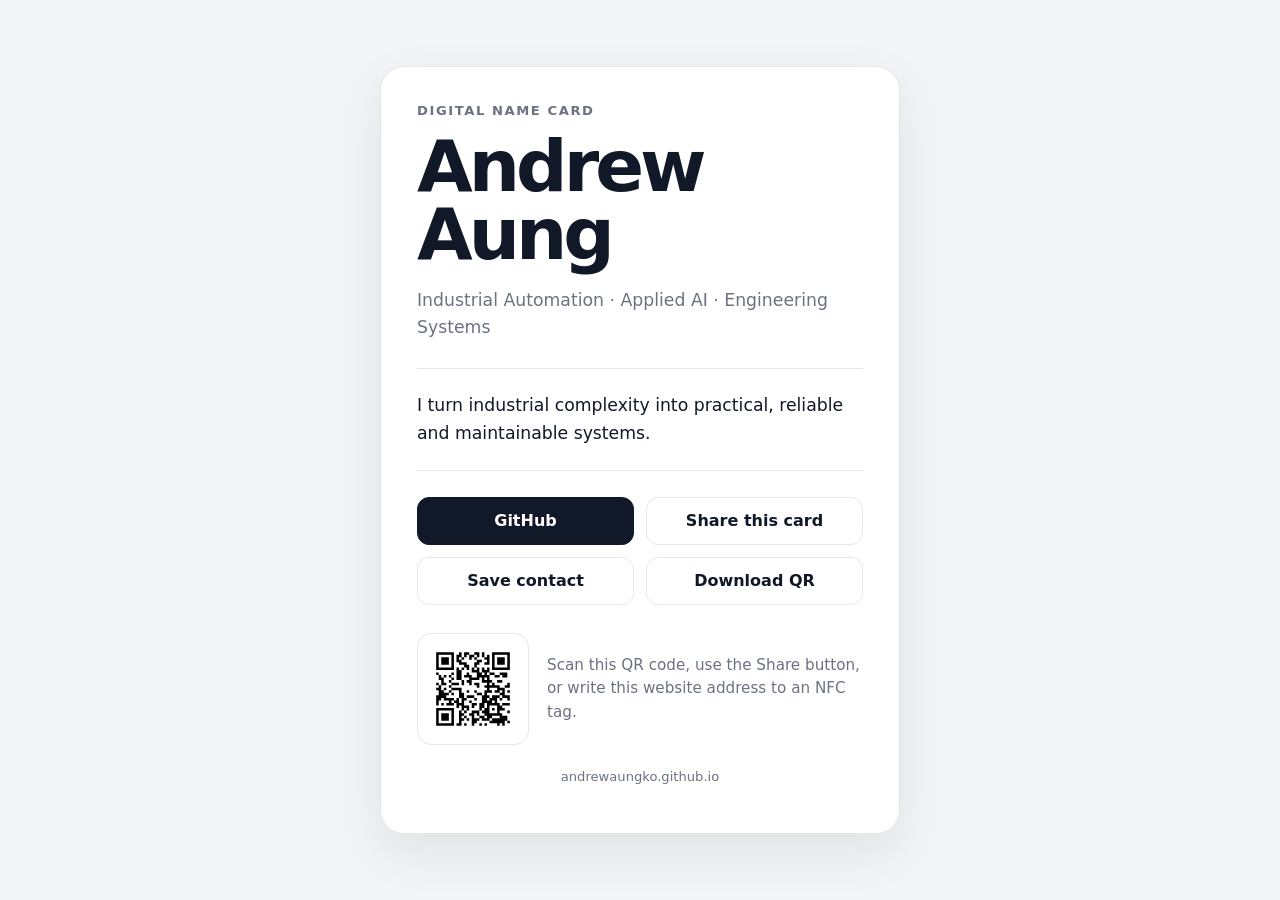
==== index.html @ 902a5cda "feat: turn homepage into digital name card" ====
<!doctype html>
<html lang="en">
<head>
  <meta charset="utf-8">
  <meta name="viewport" content="width=device-width, initial-scale=1">
  <meta name="theme-color" content="#111827">
  <meta name="description" content="Andrew Aung — Industrial Automation, Applied AI and Engineering Systems.">
  <title>Andrew Aung</title>
  <style>
    :root {
      color-scheme: light dark;
      --bg: #f3f4f6;
      --card: #ffffff;
      --text: #111827;
      --muted: #6b7280;
      --line: #e5e7eb;
      --button: #111827;
      --button-text: #ffffff;
    }

    * { box-sizing: border-box; }

    body {
      margin: 0;
      min-height: 100vh;
      display: grid;
      place-items: center;
      padding: 24px;
      font-family: system-ui, -apple-system, BlinkMacSystemFont, "Segoe UI", sans-serif;
      background: var(--bg);
      color: var(--text);
    }

    .card {
      width: min(520px, 100%);
      padding: 36px;
      border: 1px solid var(--line);
      border-radius: 24px;
      background: var(--card);
      box-shadow: 0 18px 50px rgba(17, 24, 39, 0.08);
    }

    .eyebrow {
      margin: 0 0 14px;
      color: var(--muted);
      font-size: 0.82rem;
      font-weight: 700;
      letter-spacing: 0.12em;
      text-transform: uppercase;
    }

    h1 {
      margin: 0;
      font-size: clamp(2.6rem, 10vw, 4.5rem);
      line-height: 0.95;
      letter-spacing: -0.055em;
    }

    .role {
      margin: 18px 0 0;
      font-size: 1.08rem;
      line-height: 1.6;
      color: var(--muted);
    }

    .statement {
      margin: 26px 0;
      padding: 22px 0;
      border-top: 1px solid var(--line);
      border-bottom: 1px solid var(--line);
      font-size: 1.08rem;
      line-height: 1.65;
    }

    .actions {
      display: grid;
      grid-template-columns: repeat(2, minmax(0, 1fr));
      gap: 12px;
    }

    .button {
      appearance: none;
      display: inline-flex;
      min-height: 48px;
      align-items: center;
      justify-content: center;
      padding: 12px 16px;
      border: 1px solid var(--button);
      border-radius: 12px;
      background: var(--button);
      color: var(--button-text);
      font: inherit;
      font-weight: 700;
      text-decoration: none;
      cursor: pointer;
    }

    .button.secondary {
      background: transparent;
      color: var(--text);
      border-color: var(--line);
    }

    .qr {
      display: grid;
      grid-template-columns: 112px 1fr;
      gap: 18px;
      align-items: center;
      margin-top: 28px;
    }

    .qr img {
      width: 112px;
      height: 112px;
      padding: 8px;
      border: 1px solid var(--line);
      border-radius: 14px;
      background: #ffffff;
    }

    .qr p {
      margin: 0;
      color: var(--muted);
      line-height: 1.55;
      font-size: 0.95rem;
    }

    .footer {
      margin-top: 24px;
      color: var(--muted);
      font-size: 0.82rem;
      text-align: center;
    }

    @media (max-width: 480px) {
      .card { padding: 28px 22px; }
      .actions { grid-template-columns: 1fr; }
      .qr { grid-template-columns: 92px 1fr; }
      .qr img { width: 92px; height: 92px; }
    }

    @media (prefers-color-scheme: dark) {
      :root {
        --bg: #0b0f17;
        --card: #111827;
        --text: #f9fafb;
        --muted: #9ca3af;
        --line: #374151;
        --button: #f9fafb;
        --button-text: #111827;
      }
    }
  </style>
</head>
<body>
  <main class="card">
    <p class="eyebrow">Digital name card</p>
    <h1>Andrew Aung</h1>
    <p class="role">Industrial Automation · Applied AI · Engineering Systems</p>

    <p class="statement">I turn industrial complexity into practical, reliable and maintainable systems.</p>

    <div class="actions">
      <a class="button" href="https://github.com/AndrewAungKo" target="_blank" rel="noopener">GitHub</a>
      <button class="button secondary" type="button" id="shareButton">Share this card</button>
      <button class="button secondary" type="button" id="contactButton">Save contact</button>
      <a class="button secondary" href="qr.svg" download="Andrew-Aung-QR.svg">Download QR</a>
    </div>

    <section class="qr" aria-label="QR code">
      <img src="qr.svg" alt="QR code for andrewaungko.github.io">
      <p>Scan this QR code, use the Share button, or write this website address to an NFC tag.</p>
    </section>

    <p class="footer">andrewaungko.github.io</p>
  </main>

  <script>
    const siteUrl = 'https://andrewaungko.github.io';

    document.getElementById('shareButton').addEventListener('click', async () => {
      const data = {
        title: 'Andrew Aung',
        text: 'Andrew Aung — Industrial Automation, Applied AI and Engineering Systems',
        url: siteUrl
      };

      try {
        if (navigator.share) {
          await navigator.share(data);
        } else {
          await navigator.clipboard.writeText(siteUrl);
          alert('Website address copied.');
        }
      } catch (error) {
        if (error.name !== 'AbortError') {
          window.location.href = siteUrl;
        }
      }
    });

    document.getElementById('contactButton').addEventListener('click', () => {
      const vcard = [
        'BEGIN:VCARD',
        'VERSION:3.0',
        'FN:Andrew Aung',
        'N:Aung;Andrew;;;',
        'TITLE:Industrial Automation · Applied AI · Engineering Systems',
        'URL:' + siteUrl,
        'URL;TYPE=GitHub:https://github.com/AndrewAungKo',
        'NOTE:Industrial Automation, Applied AI and Engineering Systems',
        'END:VCARD'
      ].join('\r\n');

      const blob = new Blob([vcard], { type: 'text/vcard;charset=utf-8' });
      const link = document.createElement('a');
      link.href = URL.createObjectURL(blob);
      link.download = 'Andrew-Aung.vcf';
      document.body.appendChild(link);
      link.click();
      link.remove();
      URL.revokeObjectURL(link.href);
    });
  </script>
</body>
</html>
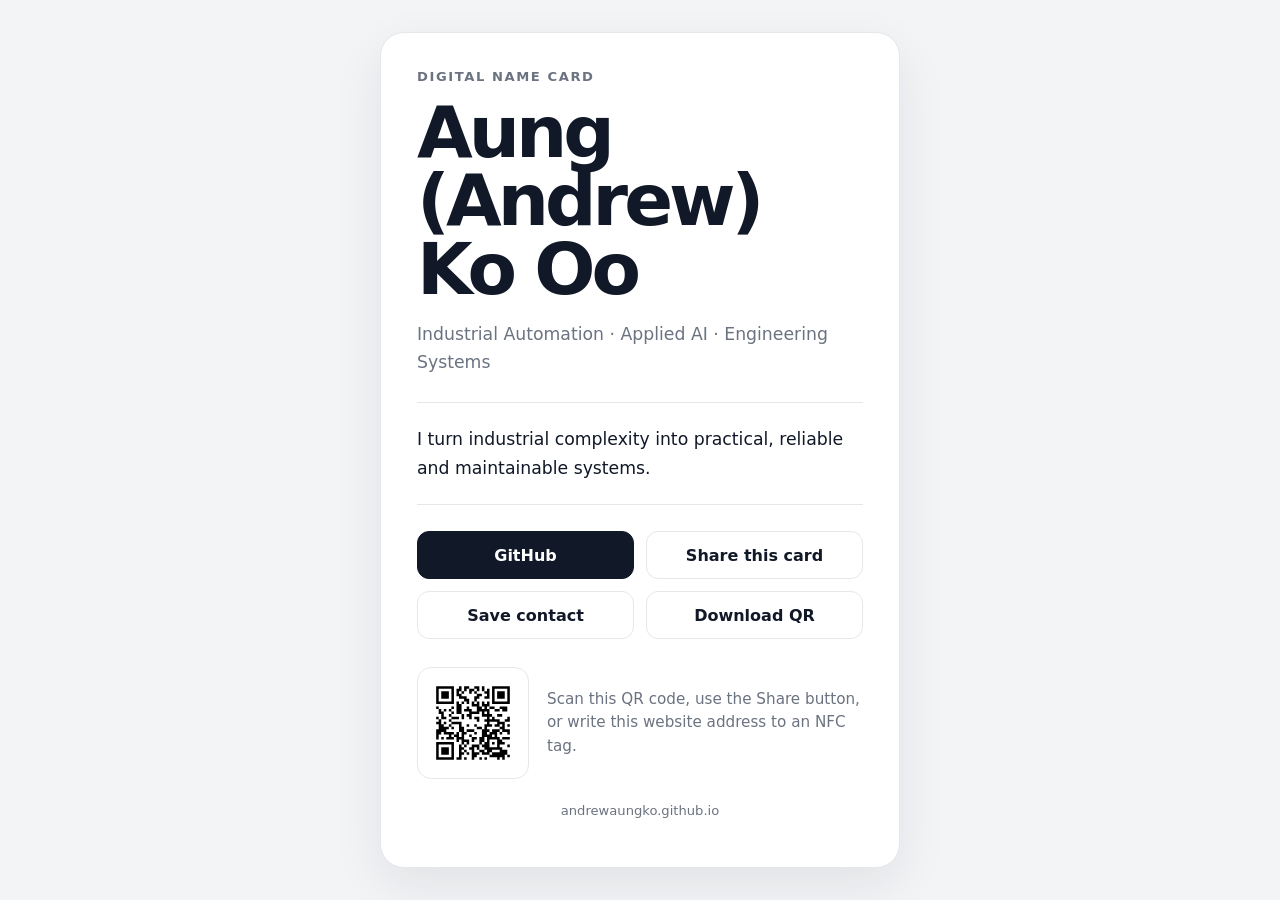
==== commit d6979558: "Update public name to Aung (Andrew) Ko Oo" ====
--- a/index.html
+++ b/index.html
@@ -4,8 +4,8 @@
   <meta charset="utf-8">
   <meta name="viewport" content="width=device-width, initial-scale=1">
   <meta name="theme-color" content="#111827">
-  <meta name="description" content="Andrew Aung — Industrial Automation, Applied AI and Engineering Systems.">
-  <title>Andrew Aung</title>
+  <meta name="description" content="Aung (Andrew) Ko Oo — Industrial Automation, Applied AI and Engineering Systems.">
+  <title>Aung (Andrew) Ko Oo</title>
   <style>
     :root {
       color-scheme: light dark;
@@ -155,7 +155,7 @@
 <body>
   <main class="card">
     <p class="eyebrow">Digital name card</p>
-    <h1>Andrew Aung</h1>
+    <h1>Aung (Andrew) Ko Oo</h1>
     <p class="role">Industrial Automation · Applied AI · Engineering Systems</p>
 
     <p class="statement">I turn industrial complexity into practical, reliable and maintainable systems.</p>
@@ -164,7 +164,7 @@
       <a class="button" href="https://github.com/AndrewAungKo" target="_blank" rel="noopener">GitHub</a>
       <button class="button secondary" type="button" id="shareButton">Share this card</button>
       <button class="button secondary" type="button" id="contactButton">Save contact</button>
-      <a class="button secondary" href="qr.svg" download="Andrew-Aung-QR.svg">Download QR</a>
+      <a class="button secondary" href="qr.svg" download="Aung-Andrew-Ko-Oo-QR.svg">Download QR</a>
     </div>
 
     <section class="qr" aria-label="QR code">
@@ -180,8 +180,8 @@
 
     document.getElementById('shareButton').addEventListener('click', async () => {
       const data = {
-        title: 'Andrew Aung',
-        text: 'Andrew Aung — Industrial Automation, Applied AI and Engineering Systems',
+        title: 'Aung (Andrew) Ko Oo',
+        text: 'Aung (Andrew) Ko Oo — Industrial Automation, Applied AI and Engineering Systems',
         url: siteUrl
       };
 
@@ -203,8 +203,8 @@
       const vcard = [
         'BEGIN:VCARD',
         'VERSION:3.0',
-        'FN:Andrew Aung',
-        'N:Aung;Andrew;;;',
+        'FN:Aung (Andrew) Ko Oo',
+        'N:;Aung (Andrew) Ko Oo;;;',
         'TITLE:Industrial Automation · Applied AI · Engineering Systems',
         'URL:' + siteUrl,
         'URL;TYPE=GitHub:https://github.com/AndrewAungKo',
@@ -215,7 +215,7 @@
       const blob = new Blob([vcard], { type: 'text/vcard;charset=utf-8' });
       const link = document.createElement('a');
       link.href = URL.createObjectURL(blob);
-      link.download = 'Andrew-Aung.vcf';
+      link.download = 'Aung-Andrew-Ko-Oo.vcf';
       document.body.appendChild(link);
       link.click();
       link.remove();
@@ -223,4 +223,4 @@
     });
   </script>
 </body>
-</html>
+</html>
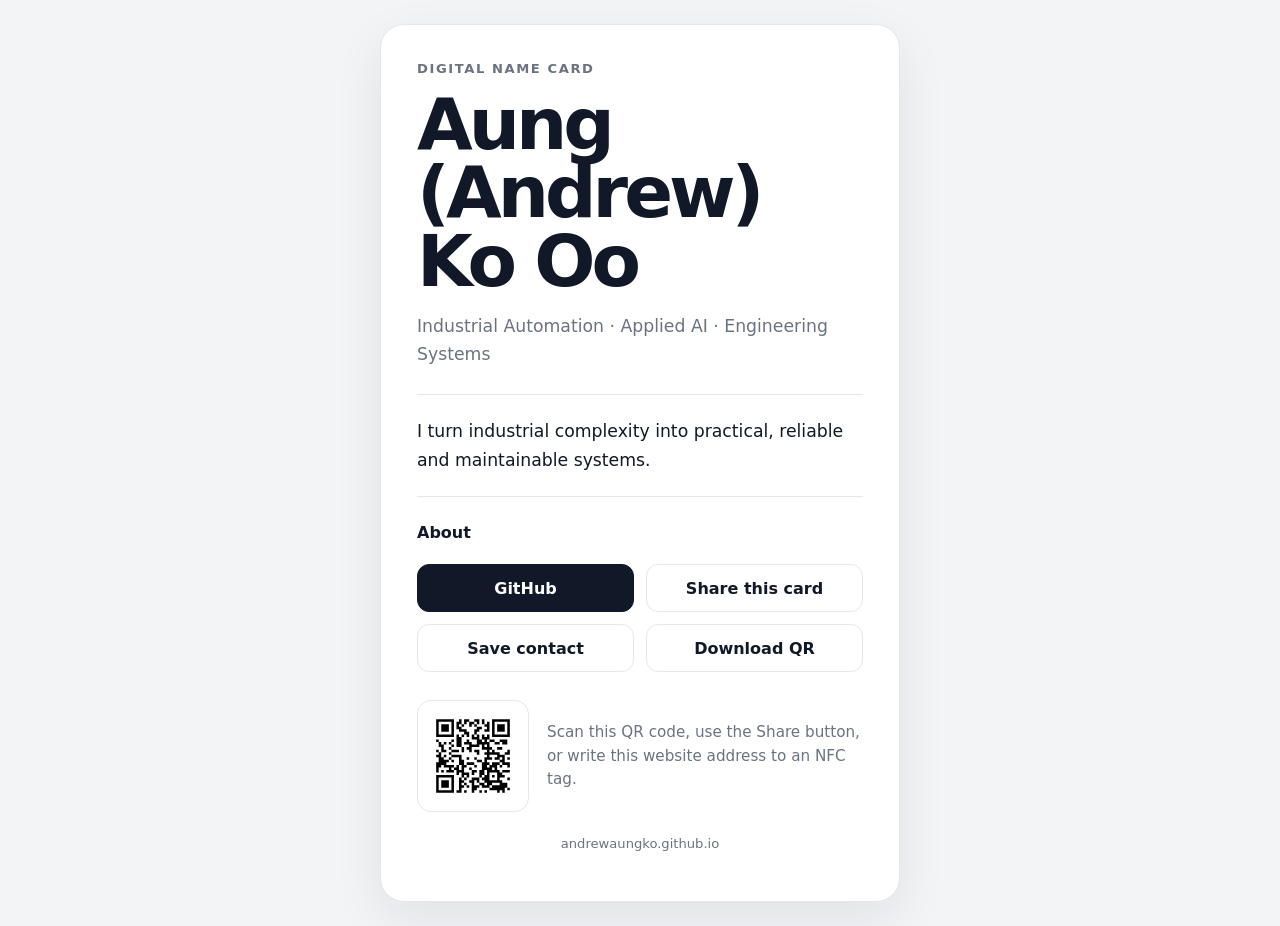
==== commit 5bf64f0e: "feat: link About page from digital name card" ====
--- a/index.html
+++ b/index.html
@@ -72,6 +72,24 @@
       line-height: 1.65;
     }
 
+    .site-nav {
+      display: flex;
+      gap: 18px;
+      margin: 0 0 22px;
+    }
+
+    .site-nav a {
+      color: var(--text);
+      font-weight: 700;
+      text-decoration: none;
+    }
+
+    .site-nav a:hover,
+    .site-nav a:focus-visible {
+      text-decoration: underline;
+      text-underline-offset: 4px;
+    }
+
     .actions {
       display: grid;
       grid-template-columns: repeat(2, minmax(0, 1fr));
@@ -160,6 +178,10 @@
 
     <p class="statement">I turn industrial complexity into practical, reliable and maintainable systems.</p>
 
+    <nav class="site-nav" aria-label="Website navigation">
+      <a href="about.html">About</a>
+    </nav>
+
     <div class="actions">
       <a class="button" href="https://github.com/AndrewAungKo" target="_blank" rel="noopener">GitHub</a>
       <button class="button secondary" type="button" id="shareButton">Share this card</button>
@@ -223,4 +245,4 @@
     });
   </script>
 </body>
-</html>+</html>
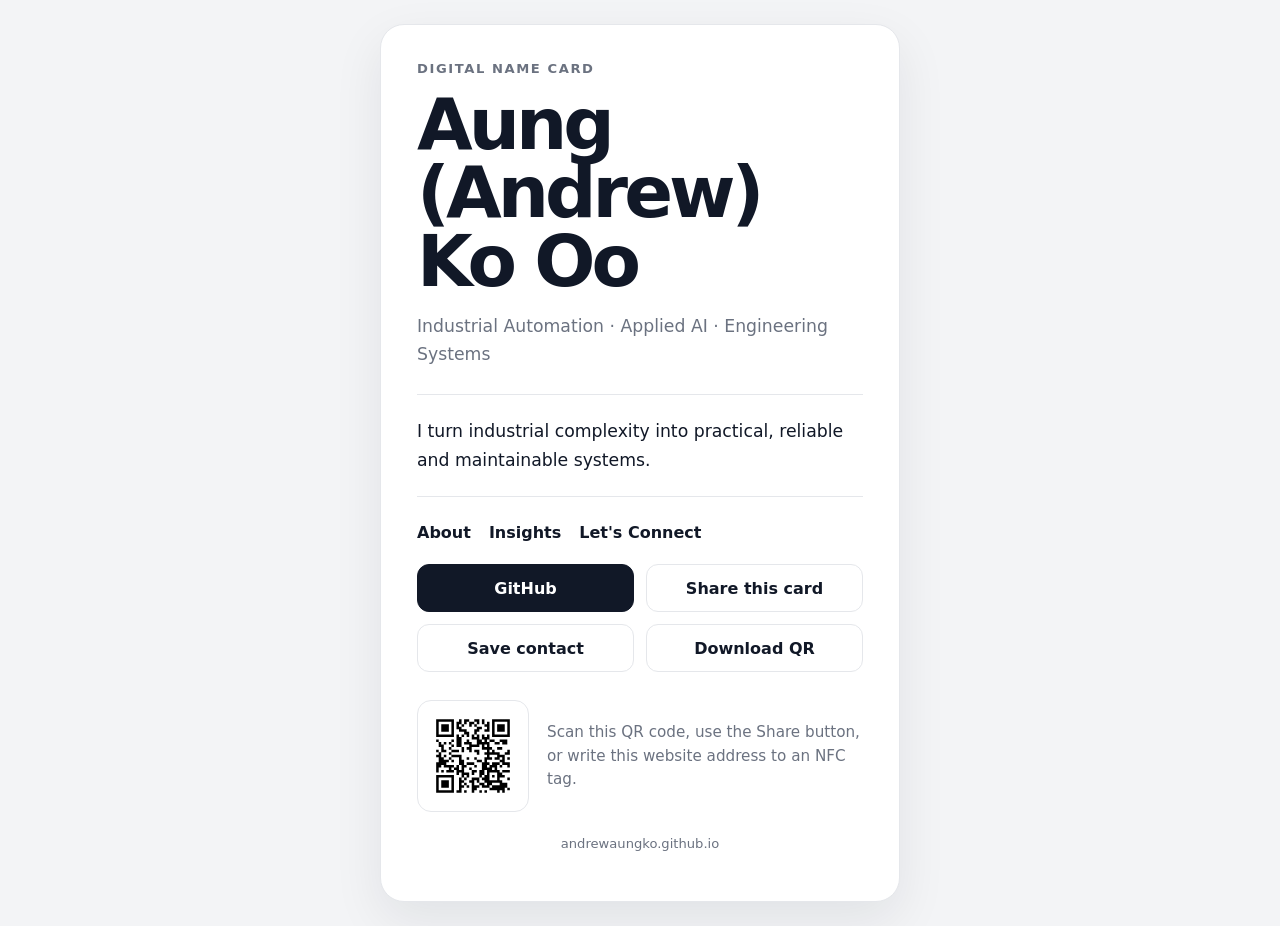
==== commit 8b4f439a: "feat: link insights and connect pages from home" ====
--- a/index.html
+++ b/index.html
@@ -74,6 +74,7 @@
 
     .site-nav {
       display: flex;
+      flex-wrap: wrap;
       gap: 18px;
       margin: 0 0 22px;
     }
@@ -180,6 +181,8 @@
 
     <nav class="site-nav" aria-label="Website navigation">
       <a href="about.html">About</a>
+      <a href="insights.html">Insights</a>
+      <a href="connect.html">Let's Connect</a>
     </nav>
 
     <div class="actions">
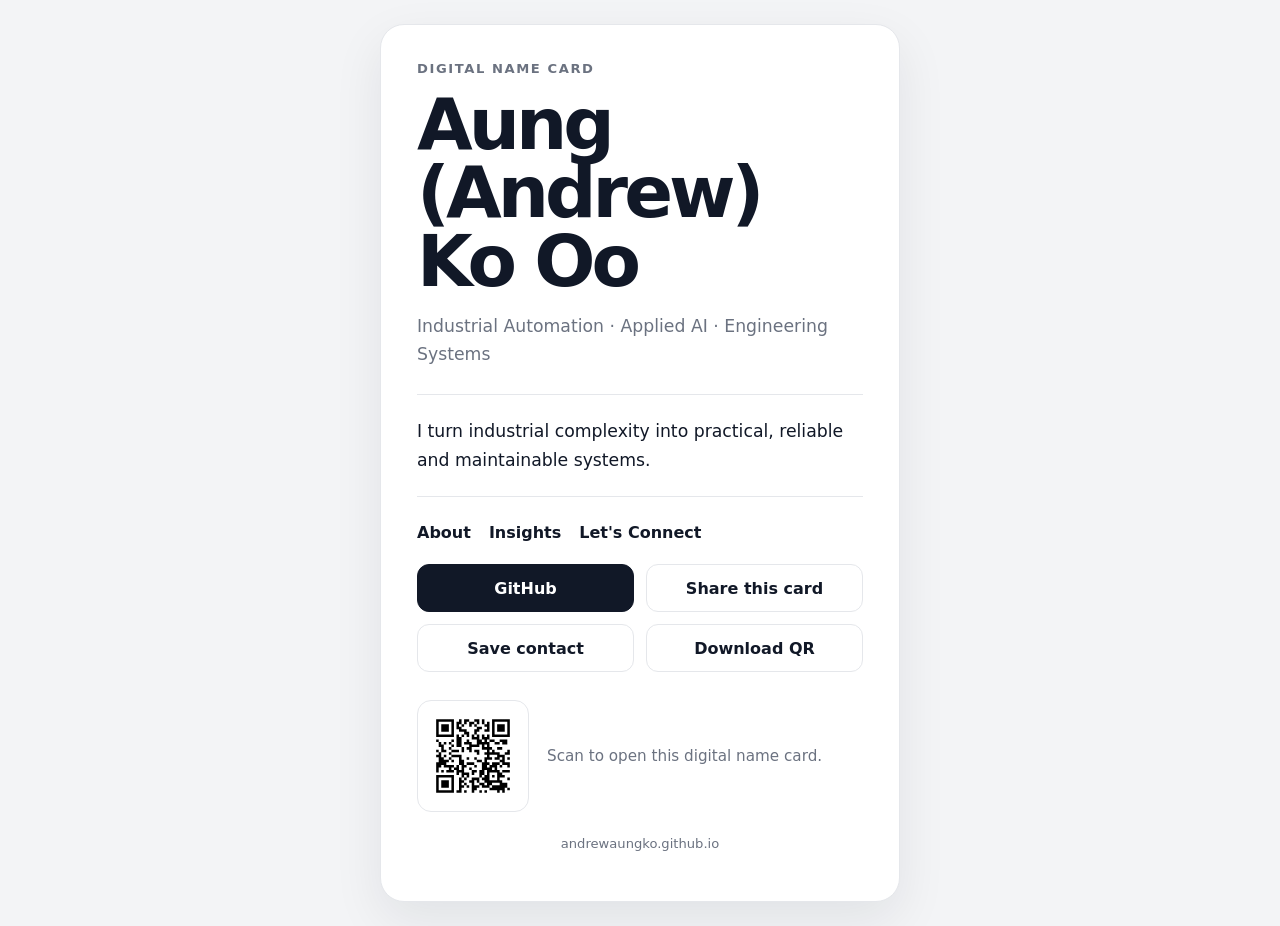
==== commit 8b33b163: "refine: simplify QR code guidance" ====
--- a/index.html
+++ b/index.html
@@ -194,7 +194,7 @@
 
     <section class="qr" aria-label="QR code">
       <img src="qr.svg" alt="QR code for andrewaungko.github.io">
-      <p>Scan this QR code, use the Share button, or write this website address to an NFC tag.</p>
+      <p>Scan to open this digital name card.</p>
     </section>
 
     <p class="footer">andrewaungko.github.io</p>
@@ -248,4 +248,4 @@
     });
   </script>
 </body>
-</html>
+</html>
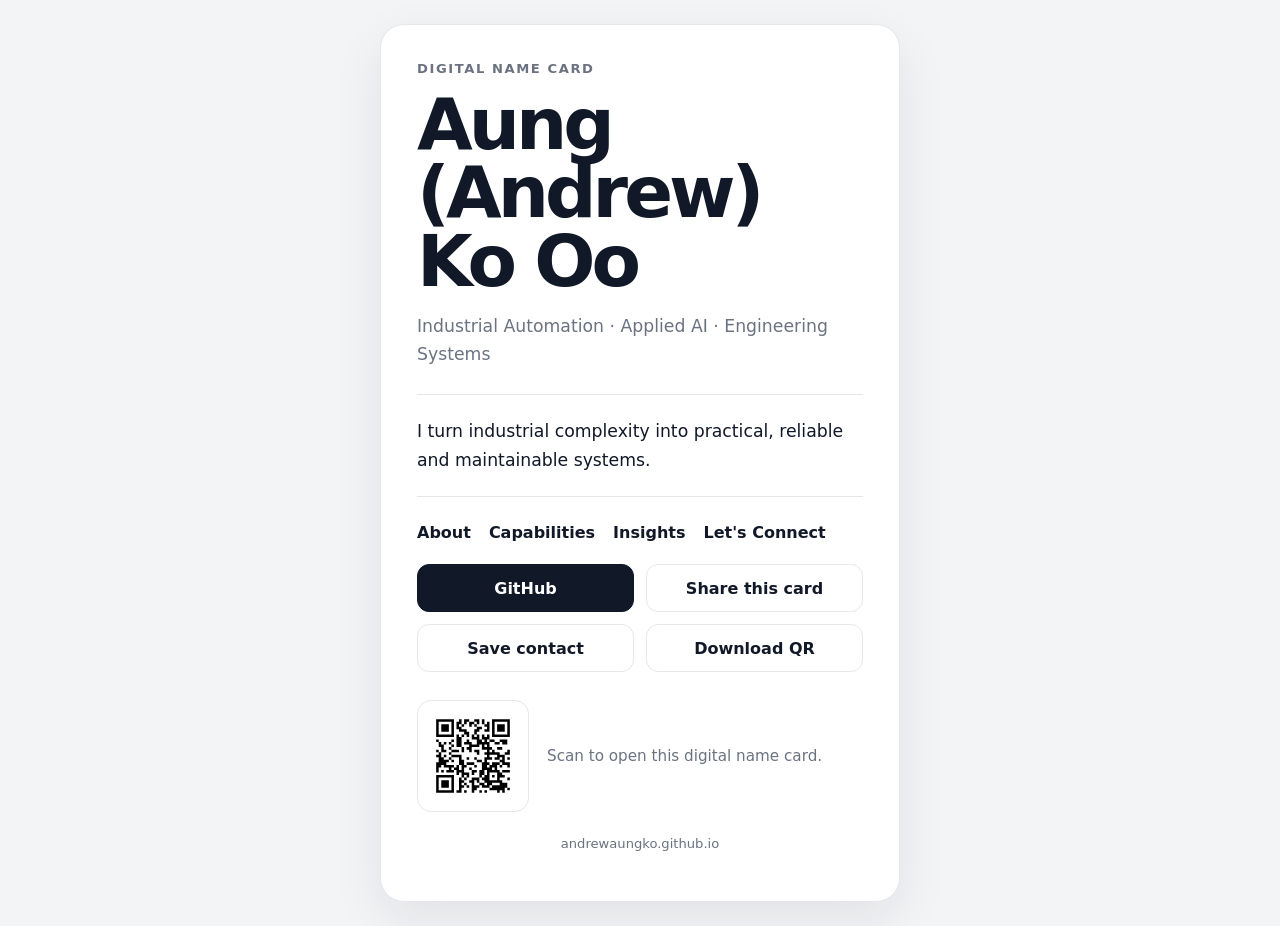
==== commit a0d0e7b5: "feat: link capabilities from home" ====
--- a/index.html
+++ b/index.html
@@ -181,6 +181,7 @@
 
     <nav class="site-nav" aria-label="Website navigation">
       <a href="about.html">About</a>
+      <a href="capabilities.html">Capabilities</a>
       <a href="insights.html">Insights</a>
       <a href="connect.html">Let's Connect</a>
     </nav>
@@ -248,4 +249,4 @@
     });
   </script>
 </body>
-</html>+</html>
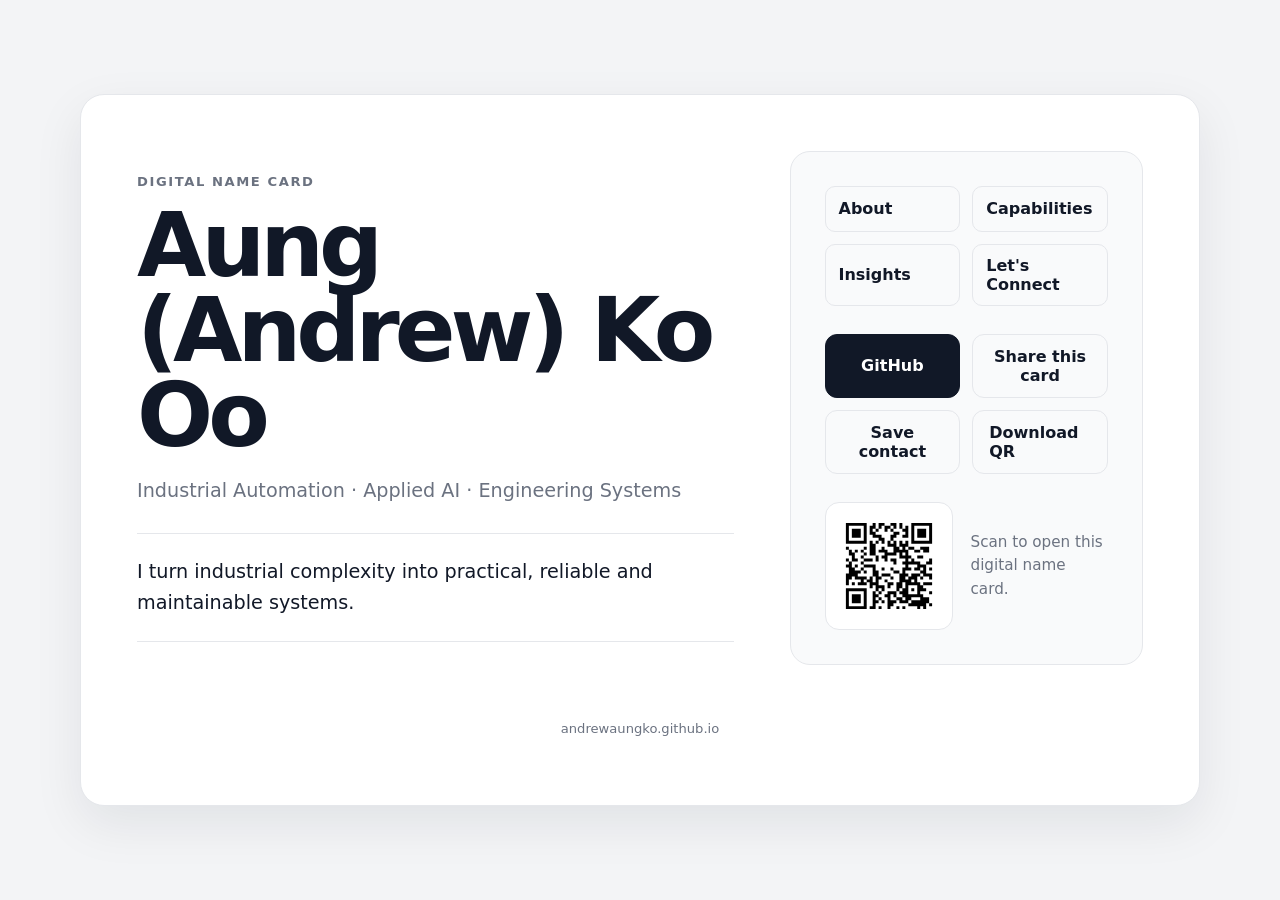
==== commit 31de47b3: "Add responsive desktop layout" ====
--- a/index.html
+++ b/index.html
@@ -11,6 +11,7 @@
       color-scheme: light dark;
       --bg: #f3f4f6;
       --card: #ffffff;
+      --panel: #f9fafb;
       --text: #111827;
       --muted: #6b7280;
       --line: #e5e7eb;
@@ -38,6 +39,11 @@
       border-radius: 24px;
       background: var(--card);
       box-shadow: 0 18px 50px rgba(17, 24, 39, 0.08);
+    }
+
+    .identity,
+    .connect-panel {
+      min-width: 0;
     }
 
     .eyebrow {
@@ -151,6 +157,87 @@
       text-align: center;
     }
 
+    @media (min-width: 900px) {
+      body { padding: 48px; }
+
+      .card {
+        width: min(1120px, 100%);
+        display: grid;
+        grid-template-columns: minmax(0, 1.35fr) minmax(330px, 0.8fr);
+        gap: 56px;
+        align-items: stretch;
+        padding: 56px;
+      }
+
+      .identity {
+        display: flex;
+        flex-direction: column;
+        justify-content: center;
+      }
+
+      h1 {
+        max-width: 760px;
+        font-size: clamp(4.3rem, 7vw, 7.2rem);
+      }
+
+      .role {
+        max-width: 720px;
+        font-size: 1.2rem;
+      }
+
+      .statement {
+        max-width: 720px;
+        margin-bottom: 0;
+        font-size: 1.2rem;
+      }
+
+      .connect-panel {
+        display: flex;
+        flex-direction: column;
+        justify-content: center;
+        padding: 34px;
+        border: 1px solid var(--line);
+        border-radius: 20px;
+        background: var(--panel);
+      }
+
+      .site-nav {
+        display: grid;
+        grid-template-columns: repeat(2, minmax(0, 1fr));
+        gap: 12px;
+        margin-bottom: 28px;
+      }
+
+      .site-nav a {
+        display: flex;
+        min-height: 46px;
+        align-items: center;
+        padding: 11px 13px;
+        border: 1px solid var(--line);
+        border-radius: 10px;
+      }
+
+      .site-nav a:hover,
+      .site-nav a:focus-visible {
+        text-decoration: none;
+        background: var(--card);
+      }
+
+      .qr {
+        grid-template-columns: 128px 1fr;
+      }
+
+      .qr img {
+        width: 128px;
+        height: 128px;
+      }
+
+      .footer {
+        grid-column: 1 / -1;
+        margin-top: 0;
+      }
+    }
+
     @media (max-width: 480px) {
       .card { padding: 28px 22px; }
       .actions { grid-template-columns: 1fr; }
@@ -162,6 +249,7 @@
       :root {
         --bg: #0b0f17;
         --card: #111827;
+        --panel: #0f172a;
         --text: #f9fafb;
         --muted: #9ca3af;
         --line: #374151;
@@ -173,29 +261,32 @@
 </head>
 <body>
   <main class="card">
-    <p class="eyebrow">Digital name card</p>
-    <h1>Aung (Andrew) Ko Oo</h1>
-    <p class="role">Industrial Automation · Applied AI · Engineering Systems</p>
-
-    <p class="statement">I turn industrial complexity into practical, reliable and maintainable systems.</p>
-
-    <nav class="site-nav" aria-label="Website navigation">
-      <a href="about.html">About</a>
-      <a href="capabilities.html">Capabilities</a>
-      <a href="insights.html">Insights</a>
-      <a href="connect.html">Let's Connect</a>
-    </nav>
-
-    <div class="actions">
-      <a class="button" href="https://github.com/AndrewAungKo" target="_blank" rel="noopener">GitHub</a>
-      <button class="button secondary" type="button" id="shareButton">Share this card</button>
-      <button class="button secondary" type="button" id="contactButton">Save contact</button>
-      <a class="button secondary" href="qr.svg" download="Aung-Andrew-Ko-Oo-QR.svg">Download QR</a>
-    </div>
-
-    <section class="qr" aria-label="QR code">
-      <img src="qr.svg" alt="QR code for andrewaungko.github.io">
-      <p>Scan to open this digital name card.</p>
+    <section class="identity" aria-labelledby="name">
+      <p class="eyebrow">Digital name card</p>
+      <h1 id="name">Aung (Andrew) Ko Oo</h1>
+      <p class="role">Industrial Automation · Applied AI · Engineering Systems</p>
+      <p class="statement">I turn industrial complexity into practical, reliable and maintainable systems.</p>
+    </section>
+
+    <section class="connect-panel" aria-label="Navigation and contact options">
+      <nav class="site-nav" aria-label="Website navigation">
+        <a href="about.html">About</a>
+        <a href="capabilities.html">Capabilities</a>
+        <a href="insights.html">Insights</a>
+        <a href="connect.html">Let's Connect</a>
+      </nav>
+
+      <div class="actions">
+        <a class="button" href="https://github.com/AndrewAungKo" target="_blank" rel="noopener">GitHub</a>
+        <button class="button secondary" type="button" id="shareButton">Share this card</button>
+        <button class="button secondary" type="button" id="contactButton">Save contact</button>
+        <a class="button secondary" href="qr.svg" download="Aung-Andrew-Ko-Oo-QR.svg">Download QR</a>
+      </div>
+
+      <section class="qr" aria-label="QR code">
+        <img src="qr.svg" alt="QR code for andrewaungko.github.io">
+        <p>Scan to open this digital name card.</p>
+      </section>
     </section>
 
     <p class="footer">andrewaungko.github.io</p>
@@ -249,4 +340,4 @@
     });
   </script>
 </body>
-</html>
+</html>
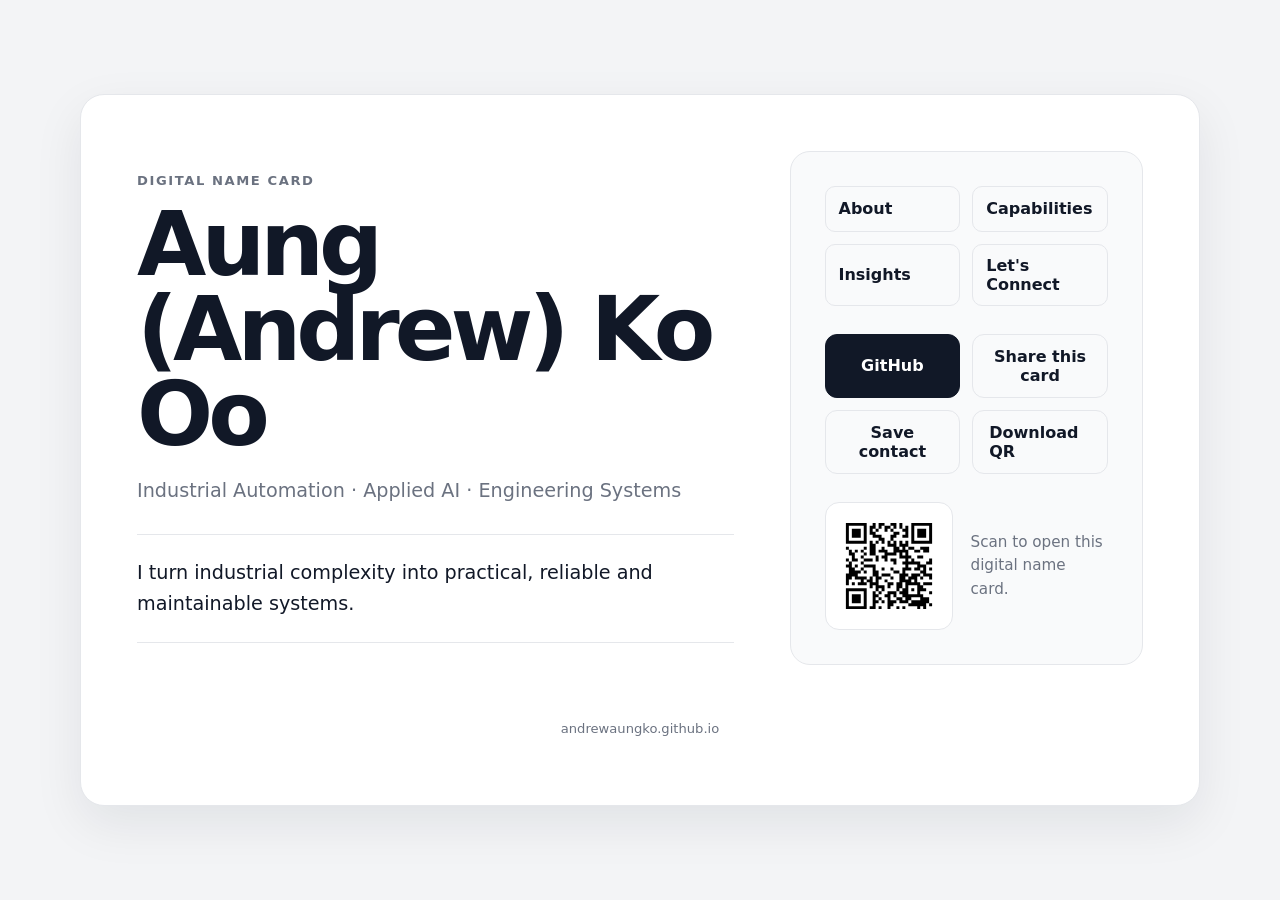
==== commit 858bb6b3: "Use shared responsive stylesheet on home page" ====
--- a/index.html
+++ b/index.html
@@ -6,261 +6,10 @@
   <meta name="theme-color" content="#111827">
   <meta name="description" content="Aung (Andrew) Ko Oo — Industrial Automation, Applied AI and Engineering Systems.">
   <title>Aung (Andrew) Ko Oo</title>
-  <style>
-    :root {
-      color-scheme: light dark;
-      --bg: #f3f4f6;
-      --card: #ffffff;
-      --panel: #f9fafb;
-      --text: #111827;
-      --muted: #6b7280;
-      --line: #e5e7eb;
-      --button: #111827;
-      --button-text: #ffffff;
-    }
-
-    * { box-sizing: border-box; }
-
-    body {
-      margin: 0;
-      min-height: 100vh;
-      display: grid;
-      place-items: center;
-      padding: 24px;
-      font-family: system-ui, -apple-system, BlinkMacSystemFont, "Segoe UI", sans-serif;
-      background: var(--bg);
-      color: var(--text);
-    }
-
-    .card {
-      width: min(520px, 100%);
-      padding: 36px;
-      border: 1px solid var(--line);
-      border-radius: 24px;
-      background: var(--card);
-      box-shadow: 0 18px 50px rgba(17, 24, 39, 0.08);
-    }
-
-    .identity,
-    .connect-panel {
-      min-width: 0;
-    }
-
-    .eyebrow {
-      margin: 0 0 14px;
-      color: var(--muted);
-      font-size: 0.82rem;
-      font-weight: 700;
-      letter-spacing: 0.12em;
-      text-transform: uppercase;
-    }
-
-    h1 {
-      margin: 0;
-      font-size: clamp(2.6rem, 10vw, 4.5rem);
-      line-height: 0.95;
-      letter-spacing: -0.055em;
-    }
-
-    .role {
-      margin: 18px 0 0;
-      font-size: 1.08rem;
-      line-height: 1.6;
-      color: var(--muted);
-    }
-
-    .statement {
-      margin: 26px 0;
-      padding: 22px 0;
-      border-top: 1px solid var(--line);
-      border-bottom: 1px solid var(--line);
-      font-size: 1.08rem;
-      line-height: 1.65;
-    }
-
-    .site-nav {
-      display: flex;
-      flex-wrap: wrap;
-      gap: 18px;
-      margin: 0 0 22px;
-    }
-
-    .site-nav a {
-      color: var(--text);
-      font-weight: 700;
-      text-decoration: none;
-    }
-
-    .site-nav a:hover,
-    .site-nav a:focus-visible {
-      text-decoration: underline;
-      text-underline-offset: 4px;
-    }
-
-    .actions {
-      display: grid;
-      grid-template-columns: repeat(2, minmax(0, 1fr));
-      gap: 12px;
-    }
-
-    .button {
-      appearance: none;
-      display: inline-flex;
-      min-height: 48px;
-      align-items: center;
-      justify-content: center;
-      padding: 12px 16px;
-      border: 1px solid var(--button);
-      border-radius: 12px;
-      background: var(--button);
-      color: var(--button-text);
-      font: inherit;
-      font-weight: 700;
-      text-decoration: none;
-      cursor: pointer;
-    }
-
-    .button.secondary {
-      background: transparent;
-      color: var(--text);
-      border-color: var(--line);
-    }
-
-    .qr {
-      display: grid;
-      grid-template-columns: 112px 1fr;
-      gap: 18px;
-      align-items: center;
-      margin-top: 28px;
-    }
-
-    .qr img {
-      width: 112px;
-      height: 112px;
-      padding: 8px;
-      border: 1px solid var(--line);
-      border-radius: 14px;
-      background: #ffffff;
-    }
-
-    .qr p {
-      margin: 0;
-      color: var(--muted);
-      line-height: 1.55;
-      font-size: 0.95rem;
-    }
-
-    .footer {
-      margin-top: 24px;
-      color: var(--muted);
-      font-size: 0.82rem;
-      text-align: center;
-    }
-
-    @media (min-width: 900px) {
-      body { padding: 48px; }
-
-      .card {
-        width: min(1120px, 100%);
-        display: grid;
-        grid-template-columns: minmax(0, 1.35fr) minmax(330px, 0.8fr);
-        gap: 56px;
-        align-items: stretch;
-        padding: 56px;
-      }
-
-      .identity {
-        display: flex;
-        flex-direction: column;
-        justify-content: center;
-      }
-
-      h1 {
-        max-width: 760px;
-        font-size: clamp(4.3rem, 7vw, 7.2rem);
-      }
-
-      .role {
-        max-width: 720px;
-        font-size: 1.2rem;
-      }
-
-      .statement {
-        max-width: 720px;
-        margin-bottom: 0;
-        font-size: 1.2rem;
-      }
-
-      .connect-panel {
-        display: flex;
-        flex-direction: column;
-        justify-content: center;
-        padding: 34px;
-        border: 1px solid var(--line);
-        border-radius: 20px;
-        background: var(--panel);
-      }
-
-      .site-nav {
-        display: grid;
-        grid-template-columns: repeat(2, minmax(0, 1fr));
-        gap: 12px;
-        margin-bottom: 28px;
-      }
-
-      .site-nav a {
-        display: flex;
-        min-height: 46px;
-        align-items: center;
-        padding: 11px 13px;
-        border: 1px solid var(--line);
-        border-radius: 10px;
-      }
-
-      .site-nav a:hover,
-      .site-nav a:focus-visible {
-        text-decoration: none;
-        background: var(--card);
-      }
-
-      .qr {
-        grid-template-columns: 128px 1fr;
-      }
-
-      .qr img {
-        width: 128px;
-        height: 128px;
-      }
-
-      .footer {
-        grid-column: 1 / -1;
-        margin-top: 0;
-      }
-    }
-
-    @media (max-width: 480px) {
-      .card { padding: 28px 22px; }
-      .actions { grid-template-columns: 1fr; }
-      .qr { grid-template-columns: 92px 1fr; }
-      .qr img { width: 92px; height: 92px; }
-    }
-
-    @media (prefers-color-scheme: dark) {
-      :root {
-        --bg: #0b0f17;
-        --card: #111827;
-        --panel: #0f172a;
-        --text: #f9fafb;
-        --muted: #9ca3af;
-        --line: #374151;
-        --button: #f9fafb;
-        --button-text: #111827;
-      }
-    }
-  </style>
+  <link rel="stylesheet" href="styles.css">
 </head>
-<body>
-  <main class="card">
+<body class="home">
+  <main class="home-card">
     <section class="identity" aria-labelledby="name">
       <p class="eyebrow">Digital name card</p>
       <h1 id="name">Aung (Andrew) Ko Oo</h1>
@@ -340,4 +89,4 @@
     });
   </script>
 </body>
-</html>+</html>
--- a/styles.css
+++ b/styles.css
@@ -0,0 +1,390 @@
+:root {
+  color-scheme: light dark;
+  --bg: #f3f4f6;
+  --card: #ffffff;
+  --panel: #f9fafb;
+  --text: #111827;
+  --muted: #6b7280;
+  --line: #e5e7eb;
+  --button: #111827;
+  --button-text: #ffffff;
+}
+
+* { box-sizing: border-box; }
+
+body {
+  margin: 0;
+  min-height: 100vh;
+  padding: 24px;
+  font-family: system-ui, -apple-system, BlinkMacSystemFont, "Segoe UI", sans-serif;
+  background: var(--bg);
+  color: var(--text);
+}
+
+body.home {
+  display: grid;
+  place-items: center;
+}
+
+.page,
+.home-card {
+  width: min(820px, 100%);
+  margin: 0 auto;
+}
+
+.card,
+.home-card {
+  padding: 40px;
+  border: 1px solid var(--line);
+  border-radius: 24px;
+  background: var(--card);
+  box-shadow: 0 18px 50px rgba(17, 24, 39, 0.08);
+}
+
+.nav {
+  display: flex;
+  justify-content: space-between;
+  align-items: center;
+  gap: 18px;
+  margin-bottom: 20px;
+}
+
+.nav-links,
+.site-nav {
+  display: flex;
+  flex-wrap: wrap;
+  gap: 18px;
+}
+
+.nav a,
+.site-nav a,
+.insight a,
+.contact-item a {
+  color: var(--text);
+  text-decoration: none;
+  font-weight: 700;
+}
+
+.nav a:hover,
+.nav a:focus-visible,
+.site-nav a:hover,
+.site-nav a:focus-visible,
+.insight a:hover,
+.insight a:focus-visible,
+.contact-item a:hover,
+.contact-item a:focus-visible {
+  text-decoration: underline;
+  text-underline-offset: 4px;
+}
+
+.eyebrow {
+  margin: 0 0 14px;
+  color: var(--muted);
+  font-size: 0.82rem;
+  font-weight: 700;
+  letter-spacing: 0.12em;
+  text-transform: uppercase;
+}
+
+h1 {
+  margin: 0;
+  font-size: clamp(2.4rem, 8vw, 4.5rem);
+  line-height: 1;
+  letter-spacing: -0.045em;
+}
+
+.intro,
+.role {
+  color: var(--muted);
+  font-size: 1.08rem;
+  line-height: 1.7;
+}
+
+.intro { margin: 20px 0 34px; }
+.role { margin: 18px 0 0; }
+
+.footer {
+  margin-top: 24px;
+  color: var(--muted);
+  font-size: 0.82rem;
+  text-align: center;
+}
+
+.about p {
+  margin: 0 0 20px;
+  font-size: 1.08rem;
+  line-height: 1.75;
+}
+
+.about p:last-child { margin-bottom: 0; }
+
+.capability-list,
+.contact-list {
+  border-top: 1px solid var(--line);
+}
+
+.capability,
+.contact-item {
+  padding: 24px 0;
+  border-bottom: 1px solid var(--line);
+}
+
+.capability h2,
+.contact-item h2 {
+  margin: 0 0 8px;
+  font-size: 1.25rem;
+}
+
+.capability p,
+.contact-item p,
+.series-description,
+.insight p {
+  margin: 0;
+  color: var(--muted);
+  line-height: 1.65;
+}
+
+.status {
+  display: inline-block;
+  margin-top: 10px;
+  font-weight: 700;
+}
+
+.series + .series {
+  margin-top: 38px;
+  padding-top: 34px;
+  border-top: 1px solid var(--line);
+}
+
+.series h2 {
+  margin: 0 0 8px;
+  font-size: 1.45rem;
+}
+
+.series-description { margin-bottom: 22px; }
+
+.insight {
+  padding: 20px 0;
+  border-top: 1px solid var(--line);
+}
+
+.insight:first-of-type { border-top: 0; }
+
+.insight h3 {
+  margin: 0 0 8px;
+  font-size: 1.18rem;
+  line-height: 1.35;
+}
+
+.insight p { margin-bottom: 12px; }
+
+.home-card {
+  width: min(520px, 100%);
+  padding: 36px;
+}
+
+.identity,
+.connect-panel { min-width: 0; }
+
+.home-card h1 {
+  font-size: clamp(2.6rem, 10vw, 4.5rem);
+  line-height: 0.95;
+  letter-spacing: -0.055em;
+}
+
+.statement {
+  margin: 26px 0;
+  padding: 22px 0;
+  border-top: 1px solid var(--line);
+  border-bottom: 1px solid var(--line);
+  font-size: 1.08rem;
+  line-height: 1.65;
+}
+
+.site-nav { margin: 0 0 22px; }
+
+.actions {
+  display: grid;
+  grid-template-columns: repeat(2, minmax(0, 1fr));
+  gap: 12px;
+}
+
+.button {
+  appearance: none;
+  display: inline-flex;
+  min-height: 48px;
+  align-items: center;
+  justify-content: center;
+  padding: 12px 16px;
+  border: 1px solid var(--button);
+  border-radius: 12px;
+  background: var(--button);
+  color: var(--button-text);
+  font: inherit;
+  font-weight: 700;
+  text-decoration: none;
+  cursor: pointer;
+}
+
+.button.secondary {
+  background: transparent;
+  color: var(--text);
+  border-color: var(--line);
+}
+
+.qr {
+  display: grid;
+  grid-template-columns: 112px 1fr;
+  gap: 18px;
+  align-items: center;
+  margin-top: 28px;
+}
+
+.qr img {
+  width: 112px;
+  height: 112px;
+  padding: 8px;
+  border: 1px solid var(--line);
+  border-radius: 14px;
+  background: #ffffff;
+}
+
+.qr p {
+  margin: 0;
+  color: var(--muted);
+  line-height: 1.55;
+  font-size: 0.95rem;
+}
+
+@media (min-width: 900px) {
+  body { padding: 48px; }
+
+  .page,
+  .home-card { width: min(1120px, 100%); }
+
+  .card { padding: 56px; }
+
+  .nav {
+    padding: 0 8px;
+    margin-bottom: 24px;
+  }
+
+  .card h1 {
+    max-width: 900px;
+    font-size: clamp(3.8rem, 6vw, 6rem);
+  }
+
+  .intro { max-width: 760px; }
+
+  .capability-list,
+  .contact-list {
+    display: grid;
+    grid-template-columns: repeat(2, minmax(0, 1fr));
+    gap: 0 32px;
+  }
+
+  .capability,
+  .contact-item { min-height: 150px; }
+
+  .series-list {
+    display: grid;
+    grid-template-columns: repeat(2, minmax(0, 1fr));
+    gap: 32px;
+  }
+
+  .series + .series {
+    margin-top: 0;
+    padding-top: 0;
+    border-top: 0;
+  }
+
+  .home-card {
+    display: grid;
+    grid-template-columns: minmax(0, 1.35fr) minmax(330px, 0.8fr);
+    gap: 56px;
+    align-items: stretch;
+    padding: 56px;
+  }
+
+  .identity {
+    display: flex;
+    flex-direction: column;
+    justify-content: center;
+  }
+
+  .home-card h1 {
+    max-width: 760px;
+    font-size: clamp(4.3rem, 7vw, 7.2rem);
+  }
+
+  .home-card .role,
+  .statement {
+    max-width: 720px;
+    font-size: 1.2rem;
+  }
+
+  .statement { margin-bottom: 0; }
+
+  .connect-panel {
+    display: flex;
+    flex-direction: column;
+    justify-content: center;
+    padding: 34px;
+    border: 1px solid var(--line);
+    border-radius: 20px;
+    background: var(--panel);
+  }
+
+  .site-nav {
+    display: grid;
+    grid-template-columns: repeat(2, minmax(0, 1fr));
+    gap: 12px;
+    margin-bottom: 28px;
+  }
+
+  .site-nav a {
+    display: flex;
+    min-height: 46px;
+    align-items: center;
+    padding: 11px 13px;
+    border: 1px solid var(--line);
+    border-radius: 10px;
+  }
+
+  .site-nav a:hover,
+  .site-nav a:focus-visible {
+    text-decoration: none;
+    background: var(--card);
+  }
+
+  .qr { grid-template-columns: 128px 1fr; }
+  .qr img { width: 128px; height: 128px; }
+
+  .home-card > .footer {
+    grid-column: 1 / -1;
+    margin-top: 0;
+  }
+}
+
+@media (max-width: 560px) {
+  body { padding: 18px; }
+  .card { padding: 30px 24px; }
+  .home-card { padding: 28px 22px; }
+  .nav { align-items: flex-start; }
+  .actions { grid-template-columns: 1fr; }
+  .qr { grid-template-columns: 92px 1fr; }
+  .qr img { width: 92px; height: 92px; }
+}
+
+@media (prefers-color-scheme: dark) {
+  :root {
+    --bg: #0b0f17;
+    --card: #111827;
+    --panel: #0f172a;
+    --text: #f9fafb;
+    --muted: #9ca3af;
+    --line: #374151;
+    --button: #f9fafb;
+    --button-text: #111827;
+  }
+}
